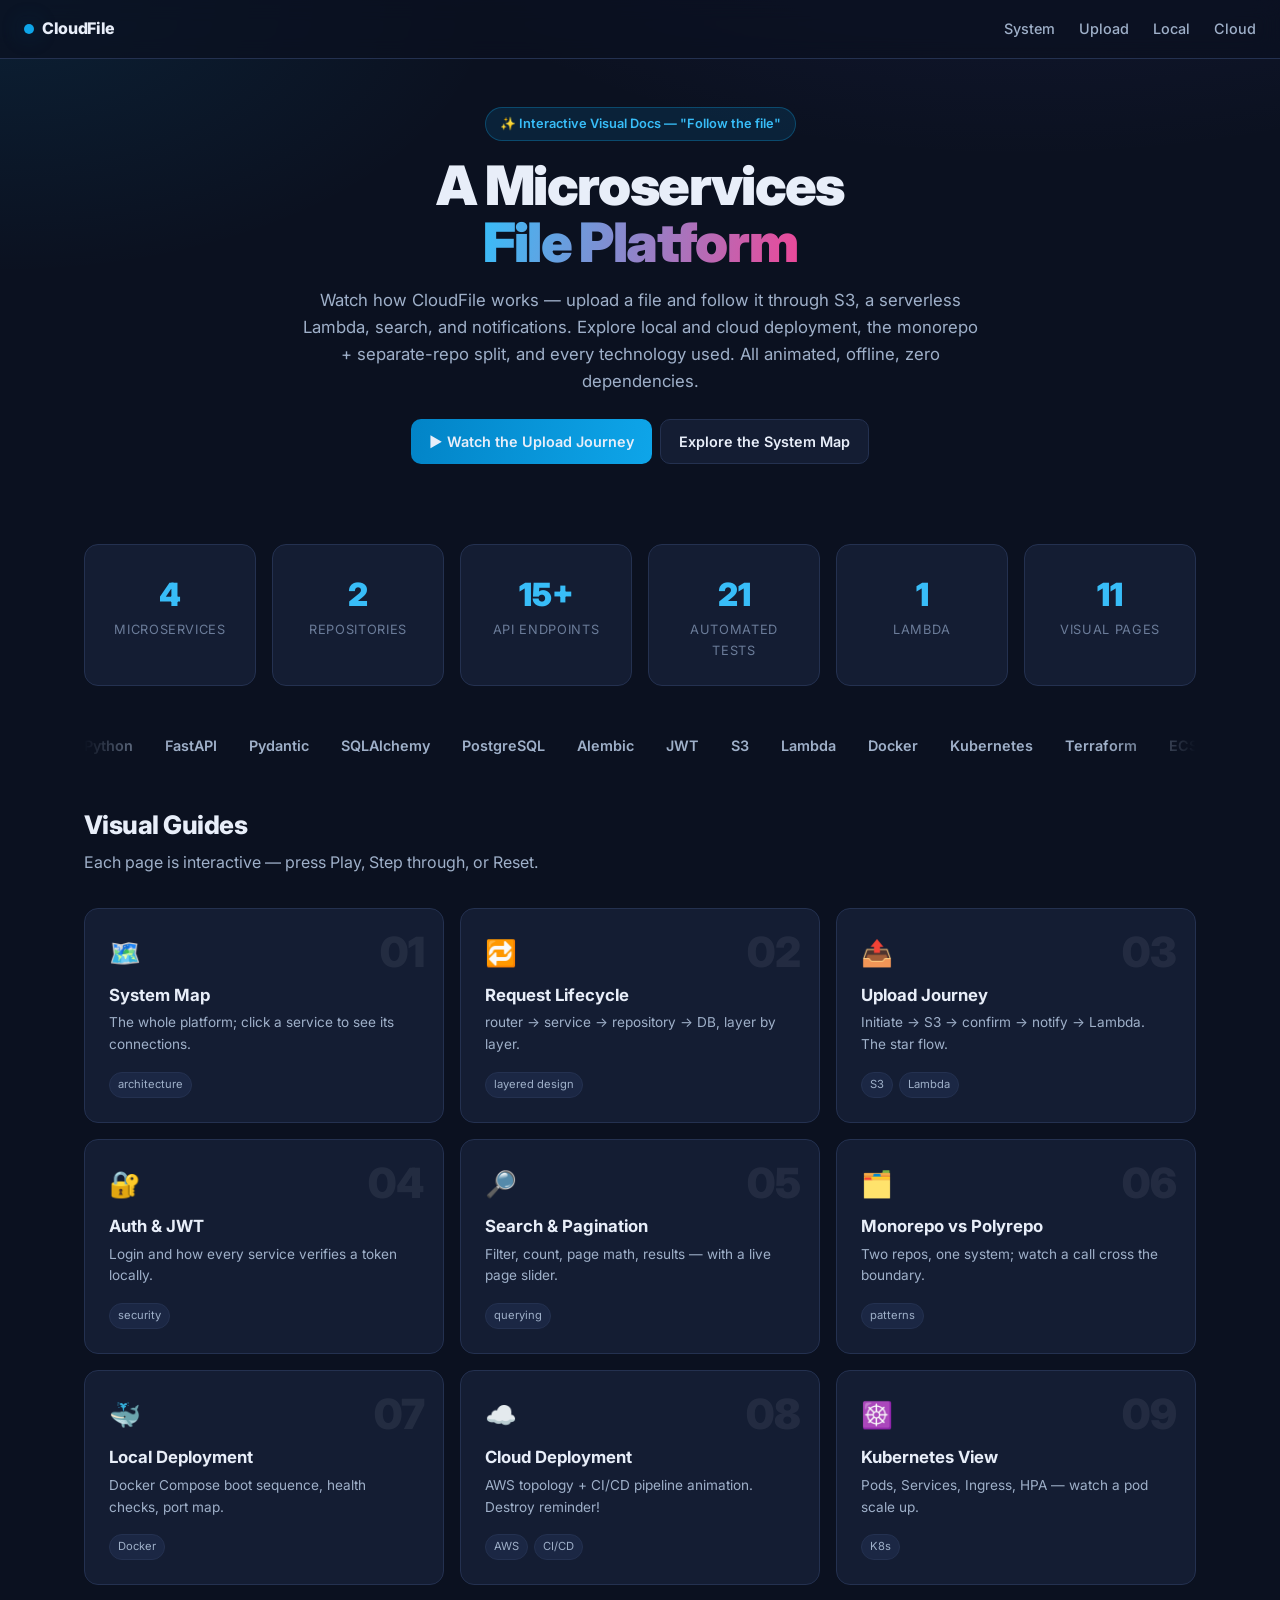
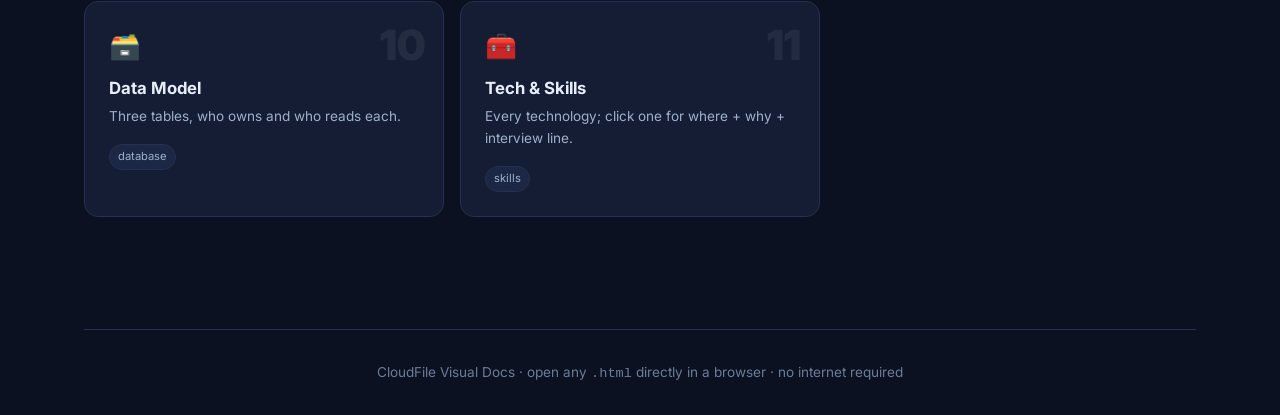
==== cloudfile-platform/visual-docs/index.html @ 34ed9394 "first commit" ====
<!DOCTYPE html>
<html lang="en">
<head>
<meta charset="UTF-8" />
<meta name="viewport" content="width=device-width, initial-scale=1.0" />
<title>CloudFile — Visual Documentation</title>
<link rel="stylesheet" href="assets/styles.css" />
</head>
<body>
<nav class="nav">
  <a class="nav-brand" href="index.html"><span class="dot"></span> CloudFile</a>
  <div class="nav-links">
    <a href="01-system-map.html">System</a>
    <a href="03-upload-journey.html">Upload</a>
    <a href="07-local-deployment.html">Local</a>
    <a href="08-cloud-deployment.html">Cloud</a>
  </div>
</nav>

<div class="container">
  <section class="hero">
    <div class="badge fade">✨ Interactive Visual Docs — "Follow the file"</div>
    <h1 class="fade d1">A Microservices<br><span class="gradient">File Platform</span></h1>
    <p class="fade d2">
      Watch how CloudFile works — upload a file and follow it through S3, a
      serverless Lambda, search, and notifications. Explore local and cloud
      deployment, the monorepo + separate-repo split, and every technology used.
      All animated, offline, zero dependencies.
    </p>
    <div class="btn-row fade d3">
      <a class="btn btn-primary" href="03-upload-journey.html">▶ Watch the Upload Journey</a>
      <a class="btn" href="01-system-map.html">Explore the System Map</a>
    </div>
  </section>

  <div class="stats">
    <div class="stat"><div class="v" data-count="4">0</div><div class="l">Microservices</div></div>
    <div class="stat"><div class="v" data-count="2">0</div><div class="l">Repositories</div></div>
    <div class="stat"><div class="v" data-count="15" data-suffix="+">0</div><div class="l">API Endpoints</div></div>
    <div class="stat"><div class="v" data-count="21">0</div><div class="l">Automated Tests</div></div>
    <div class="stat"><div class="v" data-count="1">0</div><div class="l">Lambda</div></div>
    <div class="stat"><div class="v" data-count="11">0</div><div class="l">Visual Pages</div></div>
  </div>

  <div class="marquee">
    <div class="marquee-inner">
      <span class="t">Python</span><span class="t">FastAPI</span><span class="t">Pydantic</span>
      <span class="t">SQLAlchemy</span><span class="t">PostgreSQL</span><span class="t">Alembic</span>
      <span class="t">JWT</span><span class="t">S3</span><span class="t">Lambda</span>
      <span class="t">Docker</span><span class="t">Kubernetes</span><span class="t">Terraform</span>
      <span class="t">ECS Fargate</span><span class="t">GitHub Actions</span><span class="t">LocalStack</span>
      <!-- duplicate for seamless loop -->
      <span class="t">Python</span><span class="t">FastAPI</span><span class="t">Pydantic</span>
      <span class="t">SQLAlchemy</span><span class="t">PostgreSQL</span><span class="t">Alembic</span>
      <span class="t">JWT</span><span class="t">S3</span><span class="t">Lambda</span>
      <span class="t">Docker</span><span class="t">Kubernetes</span><span class="t">Terraform</span>
      <span class="t">ECS Fargate</span><span class="t">GitHub Actions</span><span class="t">LocalStack</span>
    </div>
  </div>

  <section class="section">
    <h2>Visual Guides</h2>
    <p class="sub">Each page is interactive — press Play, Step through, or Reset.</p>
    <div class="grid">
      <a class="card" href="01-system-map.html"><div class="num">01</div><div class="icon">🗺️</div><h3>System Map</h3><p>The whole platform; click a service to see its connections.</p><div class="tags"><span class="tag">architecture</span></div></a>
      <a class="card" href="02-request-lifecycle.html"><div class="num">02</div><div class="icon">🔁</div><h3>Request Lifecycle</h3><p>router → service → repository → DB, layer by layer.</p><div class="tags"><span class="tag">layered design</span></div></a>
      <a class="card" href="03-upload-journey.html"><div class="num">03</div><div class="icon">📤</div><h3>Upload Journey</h3><p>Initiate → S3 → confirm → notify → Lambda. The star flow.</p><div class="tags"><span class="tag">S3</span><span class="tag">Lambda</span></div></a>
      <a class="card" href="04-auth-jwt.html"><div class="num">04</div><div class="icon">🔐</div><h3>Auth &amp; JWT</h3><p>Login and how every service verifies a token locally.</p><div class="tags"><span class="tag">security</span></div></a>
      <a class="card" href="05-search-pagination.html"><div class="num">05</div><div class="icon">🔎</div><h3>Search &amp; Pagination</h3><p>Filter, count, page math, results — with a live page slider.</p><div class="tags"><span class="tag">querying</span></div></a>
      <a class="card" href="06-monorepo-vs-polyrepo.html"><div class="num">06</div><div class="icon">🗂️</div><h3>Monorepo vs Polyrepo</h3><p>Two repos, one system; watch a call cross the boundary.</p><div class="tags"><span class="tag">patterns</span></div></a>
      <a class="card" href="07-local-deployment.html"><div class="num">07</div><div class="icon">🐳</div><h3>Local Deployment</h3><p>Docker Compose boot sequence, health checks, port map.</p><div class="tags"><span class="tag">Docker</span></div></a>
      <a class="card" href="08-cloud-deployment.html"><div class="num">08</div><div class="icon">☁️</div><h3>Cloud Deployment</h3><p>AWS topology + CI/CD pipeline animation. Destroy reminder!</p><div class="tags"><span class="tag">AWS</span><span class="tag">CI/CD</span></div></a>
      <a class="card" href="09-kubernetes.html"><div class="num">09</div><div class="icon">☸️</div><h3>Kubernetes View</h3><p>Pods, Services, Ingress, HPA — watch a pod scale up.</p><div class="tags"><span class="tag">K8s</span></div></a>
      <a class="card" href="10-data-model.html"><div class="num">10</div><div class="icon">🗃️</div><h3>Data Model</h3><p>Three tables, who owns and who reads each.</p><div class="tags"><span class="tag">database</span></div></a>
      <a class="card" href="11-tech-skills.html"><div class="num">11</div><div class="icon">🧰</div><h3>Tech &amp; Skills</h3><p>Every technology; click one for where + why + interview line.</p><div class="tags"><span class="tag">skills</span></div></a>
    </div>
  </section>

  <div class="footer">
    CloudFile Visual Docs · open any <code>.html</code> directly in a browser · no internet required
  </div>
</div>

<script src="assets/app.js"></script>
</body>
</html>
---- cloudfile-platform/visual-docs/assets/styles.css ----
/* ==========================================================================
   CloudFile — Visual Docs Design System
   Pure CSS. Zero dependencies. Works offline. Dark + light aware.
   Theme concept: "Follow the file" — a single file token travels the system.
   ========================================================================== */

@import url('https://fonts.googleapis.com/css2?family=Inter:wght@300;400;500;600;700;800;900&family=JetBrains+Mono:wght@400;500;600&display=swap');

:root {
  /* Monorepo service family (blue/teal) */
  --auth: #6366F1;      /* indigo */
  --files: #0EA5E9;     /* sky */
  --search: #14B8A6;    /* teal */
  --processor: #F59E0B; /* amber (lambda) */
  /* Separate-repo service (distinct — magenta/pink) */
  --notify: #EC4899;    /* pink */
  /* Infra */
  --s3: #22C55E;        /* green */
  --db: #8B5CF6;        /* violet */
  --aws: #FF9900;       /* aws orange */

  --brand-400: #38BDF8;
  --brand-500: #0EA5E9;
  --brand-600: #0284C7;

  --green: #22C55E;
  --amber: #F59E0B;
  --red: #EF4444;

  --bg: #0B1120;
  --bg-2: #111a2e;
  --card: #141d33;
  --card-2: #1b2744;
  --text: #E8EEF9;
  --text-2: #9FB0C9;
  --text-3: #6B7C99;
  --border: #243150;
  --shadow: 0 10px 30px rgba(0,0,0,0.35);
  --glow: 0 0 24px rgba(14,165,233,0.35);

  --font: 'Inter', -apple-system, BlinkMacSystemFont, 'Segoe UI', sans-serif;
  --mono: 'JetBrains Mono', 'Consolas', monospace;

  --ease: cubic-bezier(0.16, 1, 0.3, 1);
  --spring: cubic-bezier(0.34, 1.56, 0.64, 1);

  --xs: 4px; --sm: 8px; --md: 16px; --lg: 24px; --xl: 32px; --xxl: 48px;
  --radius: 14px;
}

* , *::before, *::after { box-sizing: border-box; margin: 0; padding: 0; }
html { scroll-behavior: smooth; }
body {
  font-family: var(--font);
  background:
    radial-gradient(1200px 600px at 80% -10%, rgba(99,102,241,0.12), transparent 60%),
    radial-gradient(900px 500px at 0% 0%, rgba(14,165,233,0.10), transparent 55%),
    var(--bg);
  color: var(--text);
  line-height: 1.6;
  -webkit-font-smoothing: antialiased;
  min-height: 100vh;
}

.container { max-width: 1160px; margin: 0 auto; padding: 0 var(--lg); }

/* ── Nav ── */
.nav {
  display: flex; align-items: center; justify-content: space-between;
  padding: var(--md) var(--lg); position: sticky; top: 0; z-index: 50;
  backdrop-filter: blur(10px);
  background: rgba(11,17,32,0.7);
  border-bottom: 1px solid var(--border);
}
.nav-brand { font-weight: 800; letter-spacing: -0.02em; color: var(--text); text-decoration: none; display: flex; gap: 8px; align-items: center; }
.nav-brand .dot { width: 10px; height: 10px; border-radius: 50%; background: var(--brand-500); box-shadow: var(--glow); }
.nav-links { display: flex; gap: var(--lg); }
.nav-links a { color: var(--text-2); text-decoration: none; font-size: 0.9rem; font-weight: 500; }
.nav-links a:hover { color: var(--text); }

/* ── Hero ── */
.hero { text-align: center; padding: var(--xxl) 0; }
.badge {
  display: inline-flex; gap: 6px; align-items: center;
  padding: 6px 14px; border-radius: 999px; font-size: 0.8rem; font-weight: 600;
  background: rgba(14,165,233,0.12); color: var(--brand-400);
  border: 1px solid rgba(14,165,233,0.3);
}
.hero h1 { font-size: clamp(2rem, 5vw, 3.4rem); font-weight: 900; letter-spacing: -0.03em; margin: var(--md) 0; line-height: 1.05; }
.gradient { background: linear-gradient(100deg, var(--brand-400), var(--notify)); -webkit-background-clip: text; background-clip: text; color: transparent; }
.hero p { color: var(--text-2); max-width: 680px; margin: 0 auto; font-size: 1.05rem; }

/* ── Buttons ── */
.btn {
  display: inline-flex; align-items: center; gap: 8px; cursor: pointer;
  padding: 10px 18px; border-radius: 10px; font-weight: 600; font-size: 0.9rem;
  border: 1px solid var(--border); background: var(--card); color: var(--text);
  transition: all 0.2s var(--ease); text-decoration: none;
}
.btn:hover { border-color: var(--brand-500); transform: translateY(-1px); }
.btn-primary { background: linear-gradient(100deg, var(--brand-600), var(--brand-500)); border: none; }
.btn-row { display: flex; gap: var(--sm); flex-wrap: wrap; justify-content: center; margin-top: var(--lg); }

/* ── Stats ── */
.stats { display: grid; grid-template-columns: repeat(auto-fit, minmax(130px,1fr)); gap: var(--md); margin: var(--xl) 0; }
.stat { background: var(--card); border: 1px solid var(--border); border-radius: var(--radius); padding: var(--lg); text-align: center; }
.stat .v { font-size: 2rem; font-weight: 900; color: var(--brand-400); }
.stat .l { font-size: 0.8rem; color: var(--text-3); text-transform: uppercase; letter-spacing: 0.05em; }

/* ── Cards grid ── */
.grid { display: grid; grid-template-columns: repeat(auto-fill, minmax(280px,1fr)); gap: var(--md); margin: var(--xl) 0; }
.card {
  background: var(--card); border: 1px solid var(--border); border-radius: var(--radius);
  padding: var(--lg); position: relative; overflow: hidden; transition: all 0.25s var(--ease);
  text-decoration: none; color: inherit; display: block;
}
.card:hover { transform: translateY(-3px); border-color: var(--brand-500); box-shadow: var(--shadow); }
.card .num { position: absolute; top: 10px; right: 18px; font-size: 2.6rem; font-weight: 900; opacity: 0.07; }
.card .icon { font-size: 1.6rem; margin-bottom: var(--sm); }
.card h3 { font-size: 1.05rem; margin-bottom: 4px; }
.card p { font-size: 0.85rem; color: var(--text-2); margin: 0; }
.tags { display: flex; gap: 6px; flex-wrap: wrap; margin-top: var(--md); }
.tag { font-size: 0.7rem; padding: 3px 8px; border-radius: 999px; background: var(--card-2); color: var(--text-2); border: 1px solid var(--border); }

/* ── Section ── */
.section { padding: var(--xl) 0; }
.section h2 { font-size: 1.6rem; font-weight: 800; letter-spacing: -0.02em; margin-bottom: var(--xs); }
.section .sub { color: var(--text-2); margin-bottom: var(--lg); }

/* ── Panel (diagram container) ── */
.panel { background: var(--card); border: 1px solid var(--border); border-radius: var(--radius); padding: var(--lg); margin: var(--lg) 0; }
.panel svg { width: 100%; height: auto; display: block; }

/* ── Player controls ── */
.player { display: flex; align-items: center; gap: var(--sm); flex-wrap: wrap; margin-top: var(--md); }
.caption {
  margin-top: var(--md); padding: var(--md); border-radius: 10px;
  background: var(--card-2); border: 1px solid var(--border);
  font-size: 0.92rem; min-height: 54px; color: var(--text);
}
.caption .step-no { color: var(--brand-400); font-weight: 700; margin-right: 8px; }
.progress { height: 4px; background: var(--card-2); border-radius: 999px; overflow: hidden; margin-top: var(--md); }
.progress .bar { height: 100%; width: 0%; background: linear-gradient(90deg, var(--brand-500), var(--notify)); transition: width 0.4s var(--ease); }

/* ── Legend ── */
.legend { display: flex; gap: var(--md); flex-wrap: wrap; margin: var(--md) 0; }
.legend .item { display: flex; align-items: center; gap: 6px; font-size: 0.82rem; color: var(--text-2); }
.legend .swatch { width: 12px; height: 12px; border-radius: 3px; }

/* ── SVG animation helpers ── */
.node { transition: all 0.4s var(--ease); }
.node.active { filter: drop-shadow(0 0 10px currentColor); }
.node rect, .node circle { transition: all 0.4s var(--ease); }
.edge { stroke-dasharray: 6 6; opacity: 0.4; transition: opacity 0.3s; }
.edge.active { opacity: 1; animation: dash 0.8s linear infinite; }
@keyframes dash { to { stroke-dashoffset: -24; } }
.token { opacity: 0; }
.token.show { opacity: 1; }
.svg-label { font-family: var(--font); font-size: 13px; font-weight: 600; fill: var(--text); }
.svg-sub { font-family: var(--mono); font-size: 10px; fill: var(--text-3); }

/* ── Callouts ── */
.note { border-left: 3px solid var(--brand-500); background: var(--card-2); padding: var(--md); border-radius: 0 10px 10px 0; margin: var(--md) 0; font-size: 0.9rem; }
.warn { border-left-color: var(--amber); }
.warn .warn-title { color: var(--amber); font-weight: 700; }

/* ── Code ── */
.code { font-family: var(--mono); font-size: 0.82rem; background: #0a1020; border: 1px solid var(--border); border-radius: 10px; padding: var(--md); overflow-x: auto; color: #cfe3ff; }
.code .c { color: #5a7bb0; }        /* comment */
.code .k { color: #7dd3fc; }        /* keyword */
.code .s { color: #86efac; }        /* string */

/* ── Table ── */
table { width: 100%; border-collapse: collapse; font-size: 0.88rem; margin: var(--md) 0; }
th, td { text-align: left; padding: 10px 12px; border-bottom: 1px solid var(--border); }
th { color: var(--text-3); text-transform: uppercase; font-size: 0.72rem; letter-spacing: 0.05em; }

/* ── Footer ── */
.footer { text-align: center; color: var(--text-3); padding: var(--xl) 0; font-size: 0.85rem; border-top: 1px solid var(--border); margin-top: var(--xxl); }

/* ── Fade-in ── */
.fade { opacity: 0; transform: translateY(14px); animation: fade 0.7s var(--ease) forwards; }
.fade.d1 { animation-delay: 0.1s; } .fade.d2 { animation-delay: 0.2s; } .fade.d3 { animation-delay: 0.3s; }
@keyframes fade { to { opacity: 1; transform: none; } }

/* ── Marquee ── */
.marquee { overflow: hidden; -webkit-mask-image: linear-gradient(90deg, transparent, #000 8%, #000 92%, transparent); mask-image: linear-gradient(90deg, transparent, #000 8%, #000 92%, transparent); padding: var(--md) 0; }
.marquee-inner { display: flex; gap: var(--xl); white-space: nowrap; animation: scroll 26s linear infinite; }
.marquee-inner .t { color: var(--text-2); font-weight: 600; font-size: 0.9rem; }
@keyframes scroll { to { transform: translateX(-50%); } }

@media (max-width: 640px) {
  .nav-links { display: none; }
}
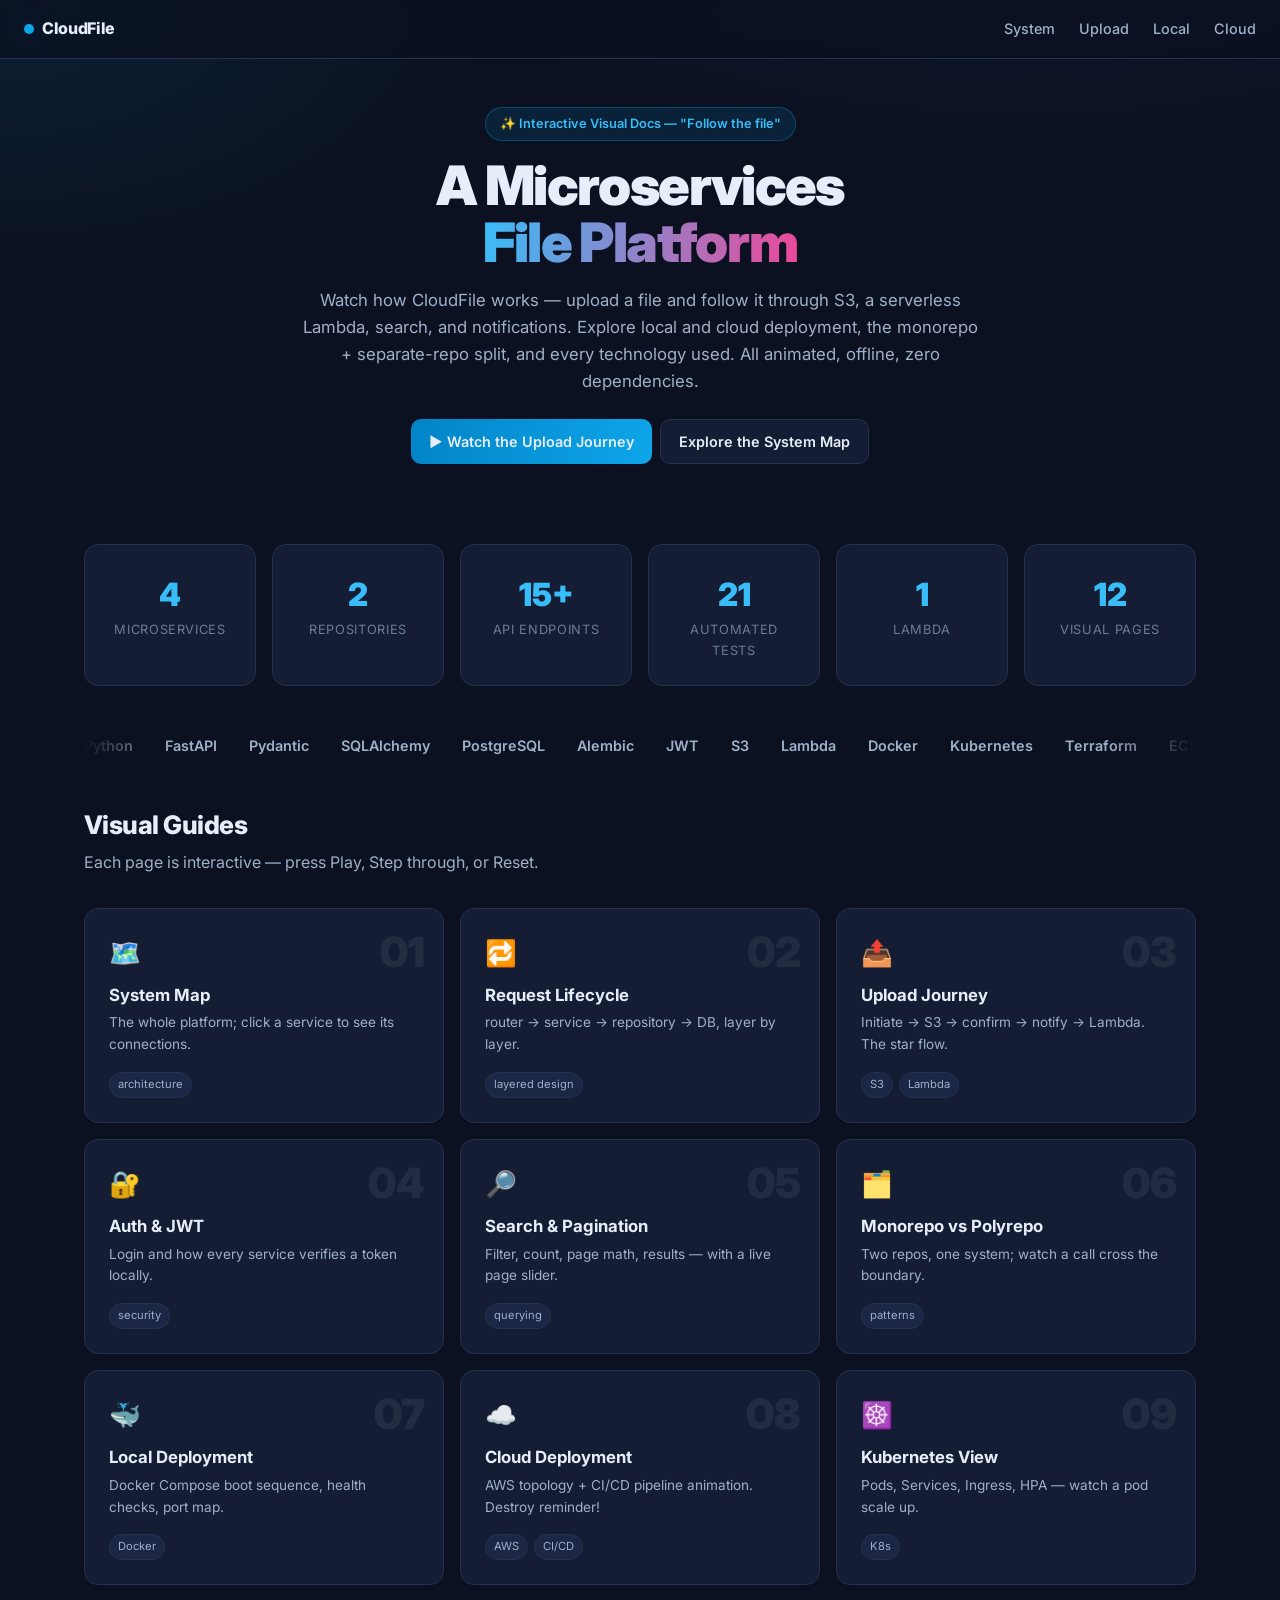
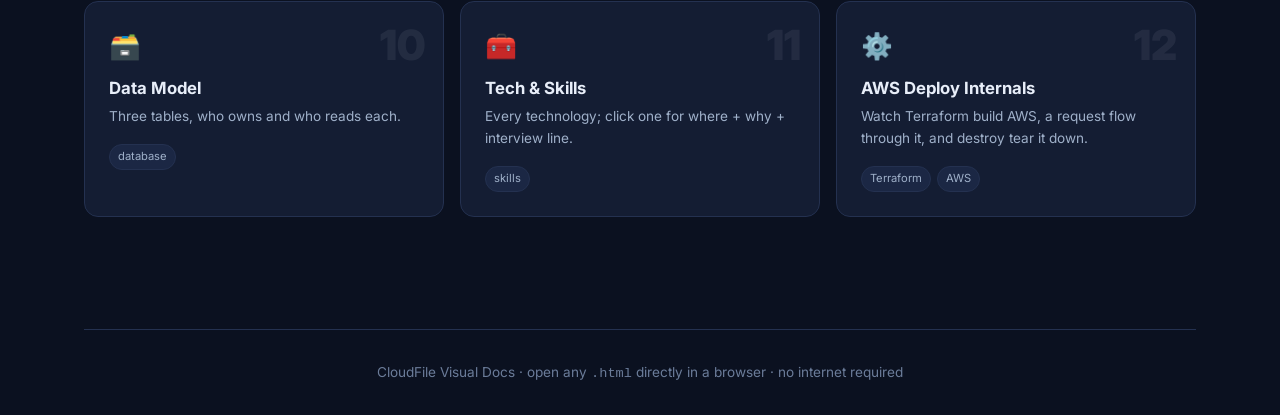
==== commit 2d204764: "second commit 12" ====
--- a/cloudfile-platform/visual-docs/index.html
+++ b/cloudfile-platform/visual-docs/index.html
@@ -39,7 +39,7 @@
     <div class="stat"><div class="v" data-count="15" data-suffix="+">0</div><div class="l">API Endpoints</div></div>
     <div class="stat"><div class="v" data-count="21">0</div><div class="l">Automated Tests</div></div>
     <div class="stat"><div class="v" data-count="1">0</div><div class="l">Lambda</div></div>
-    <div class="stat"><div class="v" data-count="11">0</div><div class="l">Visual Pages</div></div>
+    <div class="stat"><div class="v" data-count="12">0</div><div class="l">Visual Pages</div></div>
   </div>
 
   <div class="marquee">
@@ -73,6 +73,7 @@
       <a class="card" href="09-kubernetes.html"><div class="num">09</div><div class="icon">☸️</div><h3>Kubernetes View</h3><p>Pods, Services, Ingress, HPA — watch a pod scale up.</p><div class="tags"><span class="tag">K8s</span></div></a>
       <a class="card" href="10-data-model.html"><div class="num">10</div><div class="icon">🗃️</div><h3>Data Model</h3><p>Three tables, who owns and who reads each.</p><div class="tags"><span class="tag">database</span></div></a>
       <a class="card" href="11-tech-skills.html"><div class="num">11</div><div class="icon">🧰</div><h3>Tech &amp; Skills</h3><p>Every technology; click one for where + why + interview line.</p><div class="tags"><span class="tag">skills</span></div></a>
+      <a class="card" href="12-aws-deploy-internals.html"><div class="num">12</div><div class="icon">⚙️</div><h3>AWS Deploy Internals</h3><p>Watch Terraform build AWS, a request flow through it, and destroy tear it down.</p><div class="tags"><span class="tag">Terraform</span><span class="tag">AWS</span></div></a>
     </div>
   </section>
 
